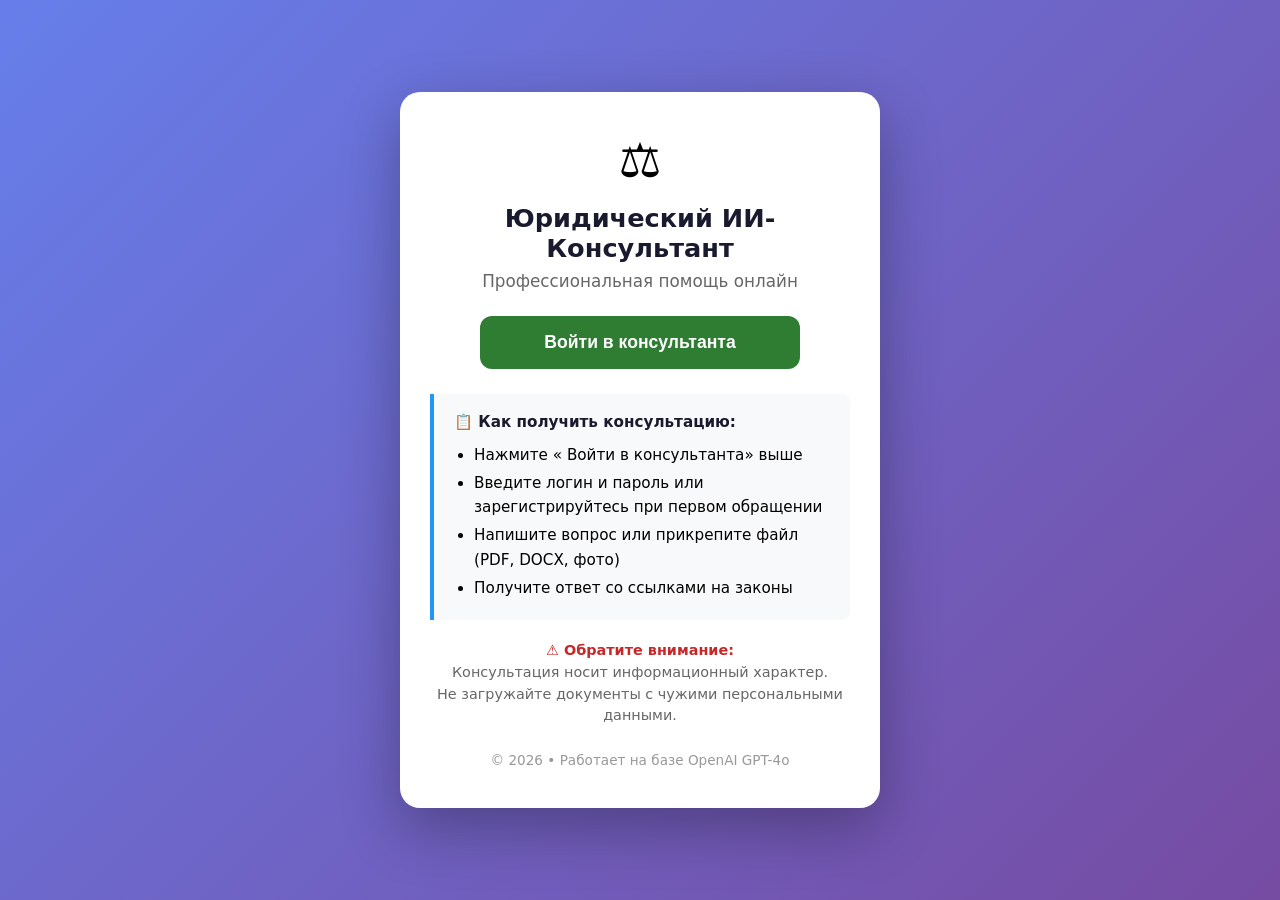
==== index.html @ b620f902 "🔄 Auto-update tunnel URL: https://ruled-writings-shoppers-power.trycloudflare.com" ====
<!DOCTYPE html>
<html lang="ru">
<head>
    <meta charset="UTF-8">
    <meta name="viewport" content="width=device-width, initial-scale=1.0">
    <title>Юридический ИИ-Консультант — Вход</title>
    <meta http-equiv="Cache-Control" content="no-cache, no-store, must-revalidate">
    <meta http-equiv="Pragma" content="no-cache">
    <meta http-equiv="Expires" content="0">
    <style>
        * { box-sizing: border-box; margin: 0; padding: 0; }
        body {
            font-family: 'Segoe UI', system-ui, sans-serif;
            background: linear-gradient(135deg, #667eea 0%, #764ba2 100%);
            min-height: 100vh;
            display: flex;
            align-items: center;
            justify-content: center;
            padding: 20px;
        }
        .card {
            background: white;
            border-radius: 20px;
            padding: 40px 30px;
            max-width: 480px;
            width: 100%;
            box-shadow: 0 20px 60px rgba(0,0,0,0.3);
        }
        .logo { font-size: 3em; text-align: center; margin-bottom: 15px; }
        h1 { 
            color: #1a1a2e; 
            text-align: center;
            margin: 0 0 8px 0; 
            font-size: 1.6em; 
        }
        .subtitle { 
            color: #666; 
            text-align: center;
            margin-bottom: 25px; 
            font-size: 1.05em; 
        }
        .btn-primary {
            display: block;
            background: #2e7d32;
            color: white;
            border: none;
            padding: 16px 32px;
            border-radius: 12px;
            font-size: 1.1em;
            font-weight: 700;
            cursor: pointer;
            margin: 10px auto 25px;
            transition: all 0.2s;
            width: 100%;
            max-width: 320px;
            text-align: center;
        }
        .btn-primary:hover {
            background: #1b5e20;
            transform: translateY(-2px);
            box-shadow: 0 6px 20px rgba(46,125,50,0.4);
        }
        .btn-primary:disabled {
            background: #ccc;
            cursor: not-allowed;
            transform: none;
        }
        .info {
            background: #f8f9fa;
            border-left: 4px solid #2196f3;
            padding: 16px 20px;
            border-radius: 0 8px 8px 0;
            margin: 0 0 20px;
            font-size: 0.95em;
            line-height: 1.6;
        }
        .info strong { 
            display: block; 
            margin-bottom: 8px; 
            color: #1a1a2e; 
        }
        .info ul { 
            padding-left: 20px; 
            margin: 0; 
        }
        .info li { margin: 4px 0; }
        .warning {
            font-size: 0.9em;
            color: #666;
            line-height: 1.5;
            margin-bottom: 25px;
            text-align: center;
        }
        .warning strong { color: #c62828; }
        .footer {
            font-size: 0.85em;
            color: #999;
            text-align: center;
            margin-top: 15px;
        }
        #tunnel-link { display: none; }
    </style>
</head>
<body>
    <div class="card">
        <div class="logo">⚖️</div>
        <h1>Юридический ИИ-Консультант</h1>
        <p class="subtitle">Профессиональная помощь онлайн</p>
        
        <div id="tunnel-link">https://ruled-writings-shoppers-power.trycloudflare.com?v=6423</div>
        
        <button id="enterBtn" class="btn-primary" onclick="openAgent()" disabled>
             Войти в консультанта
        </button>
        
        <div class="info">
            <strong>📋 Как получить консультацию:</strong>
            <ul>
                <li>Нажмите « Войти в консультанта» выше</li>
                <li>Введите логин и пароль или зарегистрируйтесь при первом обращении</li>
                <li>Напишите вопрос или прикрепите файл (PDF, DOCX, фото)</li>
                <li>Получите ответ со ссылками на законы</li>
            </ul>
        </div>
        
        <div class="warning">
            <strong>⚠️ Обратите внимание:</strong><br>
            Консультация носит информационный характер.<br>
            Не загружайте документы с чужими персональными данными.
        </div>
        
        <div class="footer">© 2026 • Работает на базе OpenAI GPT-4o</div>
    </div>

    <script>
        const tunnelLink = document.getElementById('tunnel-link');
        const enterBtn = document.getElementById('enterBtn');
        
        function getLink() {
            return tunnelLink ? tunnelLink.innerText.trim() : '';
        }
        
        function isValid(link) {
            return link && 
                   link.startsWith('https://') && 
                   link.includes('trycloudflare.com') &&
                   !link.includes('<!--');
        }
        
        function openAgent() {
            const link = getLink();
            if (isValid(link)) {
                window.open(link, '_blank', 'noopener,noreferrer');
            }
        }
        
        window.addEventListener('DOMContentLoaded', function() {
            const link = getLink();
            console.log('Link from tunnel:', link);
            if (isValid(link)) {
                enterBtn.disabled = false;
            } else {
                enterBtn.textContent = '⏳ Загрузка...';
                setTimeout(() => {
                    const link2 = getLink();
                    if (isValid(link2)) {
                        enterBtn.disabled = false;
                        enterBtn.textContent = ' Войти в консультанта';
                    }
                }, 3000);
            }
        });
    </script>
</body>
</html>
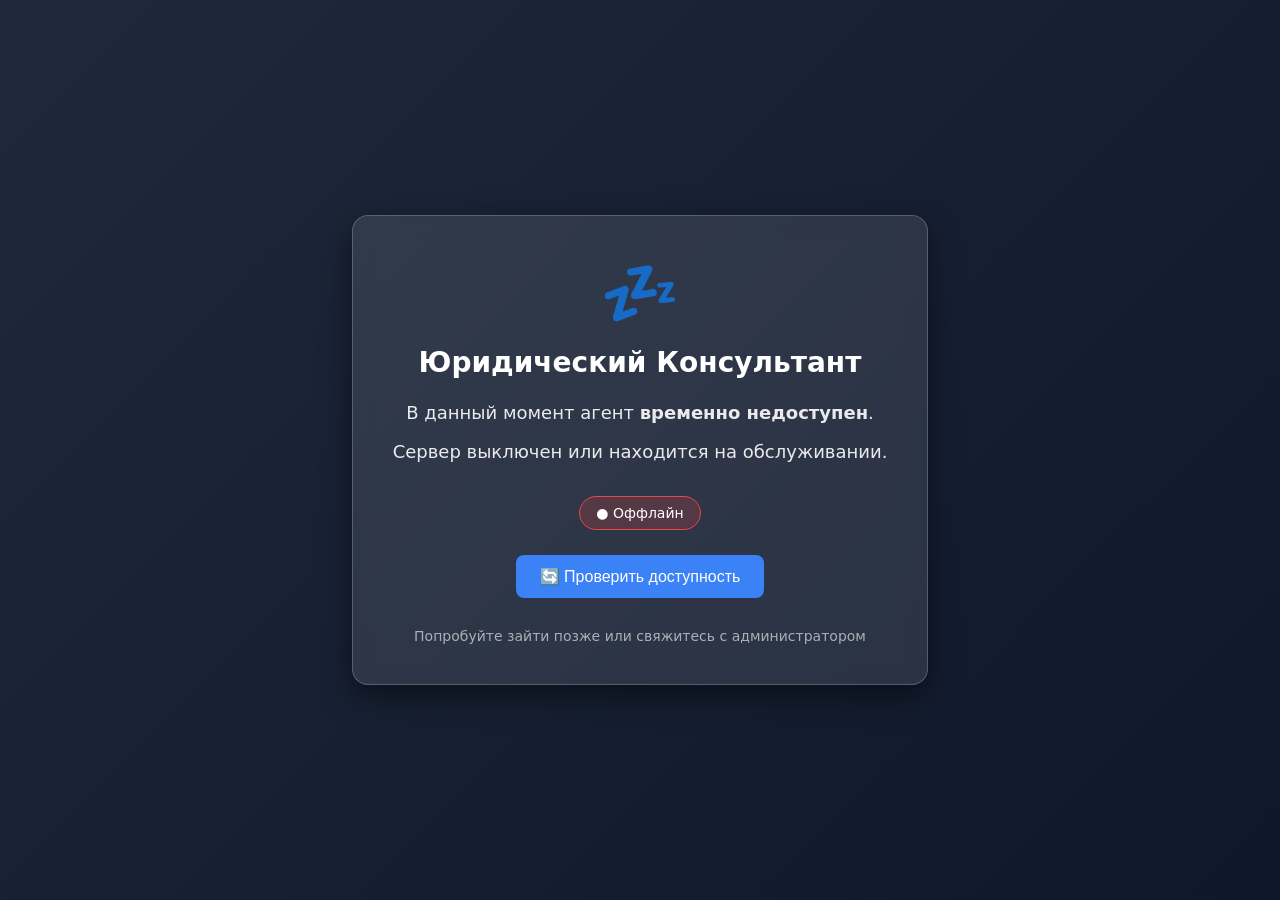
==== commit 31d00bfa: "Добавлена заглушка для GitHub Pages" ====
--- a/index.html
+++ b/index.html
@@ -1,175 +1,32 @@
-<!DOCTYPE html>
-<html lang="ru">
-<head>
-    <meta charset="UTF-8">
-    <meta name="viewport" content="width=device-width, initial-scale=1.0">
-    <title>Юридический ИИ-Консультант — Вход</title>
-    <meta http-equiv="Cache-Control" content="no-cache, no-store, must-revalidate">
-    <meta http-equiv="Pragma" content="no-cache">
-    <meta http-equiv="Expires" content="0">
-    <style>
-        * { box-sizing: border-box; margin: 0; padding: 0; }
-        body {
-            font-family: 'Segoe UI', system-ui, sans-serif;
-            background: linear-gradient(135deg, #667eea 0%, #764ba2 100%);
-            min-height: 100vh;
-            display: flex;
-            align-items: center;
-            justify-content: center;
-            padding: 20px;
-        }
-        .card {
-            background: white;
-            border-radius: 20px;
-            padding: 40px 30px;
-            max-width: 480px;
-            width: 100%;
-            box-shadow: 0 20px 60px rgba(0,0,0,0.3);
-        }
-        .logo { font-size: 3em; text-align: center; margin-bottom: 15px; }
-        h1 { 
-            color: #1a1a2e; 
-            text-align: center;
-            margin: 0 0 8px 0; 
-            font-size: 1.6em; 
-        }
-        .subtitle { 
-            color: #666; 
-            text-align: center;
-            margin-bottom: 25px; 
-            font-size: 1.05em; 
-        }
-        .btn-primary {
-            display: block;
-            background: #2e7d32;
-            color: white;
-            border: none;
-            padding: 16px 32px;
-            border-radius: 12px;
-            font-size: 1.1em;
-            font-weight: 700;
-            cursor: pointer;
-            margin: 10px auto 25px;
-            transition: all 0.2s;
-            width: 100%;
-            max-width: 320px;
-            text-align: center;
-        }
-        .btn-primary:hover {
-            background: #1b5e20;
-            transform: translateY(-2px);
-            box-shadow: 0 6px 20px rgba(46,125,50,0.4);
-        }
-        .btn-primary:disabled {
-            background: #ccc;
-            cursor: not-allowed;
-            transform: none;
-        }
-        .info {
-            background: #f8f9fa;
-            border-left: 4px solid #2196f3;
-            padding: 16px 20px;
-            border-radius: 0 8px 8px 0;
-            margin: 0 0 20px;
-            font-size: 0.95em;
-            line-height: 1.6;
-        }
-        .info strong { 
-            display: block; 
-            margin-bottom: 8px; 
-            color: #1a1a2e; 
-        }
-        .info ul { 
-            padding-left: 20px; 
-            margin: 0; 
-        }
-        .info li { margin: 4px 0; }
-        .warning {
-            font-size: 0.9em;
-            color: #666;
-            line-height: 1.5;
-            margin-bottom: 25px;
-            text-align: center;
-        }
-        .warning strong { color: #c62828; }
-        .footer {
-            font-size: 0.85em;
-            color: #999;
-            text-align: center;
-            margin-top: 15px;
-        }
-        #tunnel-link { display: none; }
-    </style>
-</head>
-<body>
-    <div class="card">
-        <div class="logo">⚖️</div>
-        <h1>Юридический ИИ-Консультант</h1>
-        <p class="subtitle">Профессиональная помощь онлайн</p>
-        
-        <div id="tunnel-link">https://ruled-writings-shoppers-power.trycloudflare.com?v=6423</div>
-        
-        <button id="enterBtn" class="btn-primary" onclick="openAgent()" disabled>
-             Войти в консультанта
-        </button>
-        
-        <div class="info">
-            <strong>📋 Как получить консультацию:</strong>
-            <ul>
-                <li>Нажмите « Войти в консультанта» выше</li>
-                <li>Введите логин и пароль или зарегистрируйтесь при первом обращении</li>
-                <li>Напишите вопрос или прикрепите файл (PDF, DOCX, фото)</li>
-                <li>Получите ответ со ссылками на законы</li>
-            </ul>
-        </div>
-        
-        <div class="warning">
-            <strong>⚠️ Обратите внимание:</strong><br>
-            Консультация носит информационный характер.<br>
-            Не загружайте документы с чужими персональными данными.
-        </div>
-        
-        <div class="footer">© 2026 • Работает на базе OpenAI GPT-4o</div>
-    </div>
-
-    <script>
-        const tunnelLink = document.getElementById('tunnel-link');
-        const enterBtn = document.getElementById('enterBtn');
-        
-        function getLink() {
-            return tunnelLink ? tunnelLink.innerText.trim() : '';
-        }
-        
-        function isValid(link) {
-            return link && 
-                   link.startsWith('https://') && 
-                   link.includes('trycloudflare.com') &&
-                   !link.includes('<!--');
-        }
-        
-        function openAgent() {
-            const link = getLink();
-            if (isValid(link)) {
-                window.open(link, '_blank', 'noopener,noreferrer');
-            }
-        }
-        
-        window.addEventListener('DOMContentLoaded', function() {
-            const link = getLink();
-            console.log('Link from tunnel:', link);
-            if (isValid(link)) {
-                enterBtn.disabled = false;
-            } else {
-                enterBtn.textContent = '⏳ Загрузка...';
-                setTimeout(() => {
-                    const link2 = getLink();
-                    if (isValid(link2)) {
-                        enterBtn.disabled = false;
-                        enterBtn.textContent = ' Войти в консультанта';
-                    }
-                }, 3000);
-            }
-        });
-    </script>
-</body>
-</html>+﻿<!DOCTYPE html>
+<html lang="ru">
+<head>
+    <meta charset="UTF-8">
+    <meta name="viewport" content="width=device-width, initial-scale=1.0">
+    <title>Юридический Консультант</title>
+    <style>
+        body { font-family: system-ui, -apple-system, sans-serif; display: flex; align-items: center; justify-content: center; min-height: 100vh; margin: 0; background: linear-gradient(135deg, #1e293b, #0f172a); color: #fff; }
+        .card { background: rgba(255,255,255,0.1); padding: 40px; border-radius: 16px; text-align: center; max-width: 500px; backdrop-filter: blur(10px); border: 1px solid rgba(255,255,255,0.2); box-shadow: 0 10px 30px rgba(0,0,0,0.5); }
+        .emoji { font-size: 64px; margin-bottom: 15px; }
+        h1 { margin: 0 0 20px; font-size: 28px; }
+        p { font-size: 18px; line-height: 1.6; opacity: 0.9; margin: 10px 0; }
+        .status { display: inline-block; padding: 8px 16px; background: rgba(239, 68, 68, 0.2); border: 1px solid #ef4444; border-radius: 20px; font-size: 14px; margin-top: 20px; }
+        .refresh-btn { margin-top: 25px; padding: 12px 24px; background: #3b82f6; color: #fff; border: none; border-radius: 8px; cursor: pointer; font-size: 16px; transition: 0.3s; }
+        .refresh-btn:hover { background: #2563eb; transform: translateY(-2px); }
+        .footer { margin-top: 30px; font-size: 14px; opacity: 0.6; }
+    </style>
+</head>
+<body>
+    <div class="card">
+        <div class="emoji">💤</div>
+        <h1>Юридический Консультант</h1>
+        <p>В данный момент агент <b>временно недоступен</b>.</p>
+        <p>Сервер выключен или находится на обслуживании.</p>
+        <div class="status">● Оффлайн</div>
+        <br>
+        <button class="refresh-btn" onclick="location.reload()">🔄 Проверить доступность</button>
+        <div class="footer">Попробуйте зайти позже или свяжитесь с администратором</div>
+    </div>
+    <script>setTimeout(() => location.reload(), 60000);</script>
+</body>
+</html>
